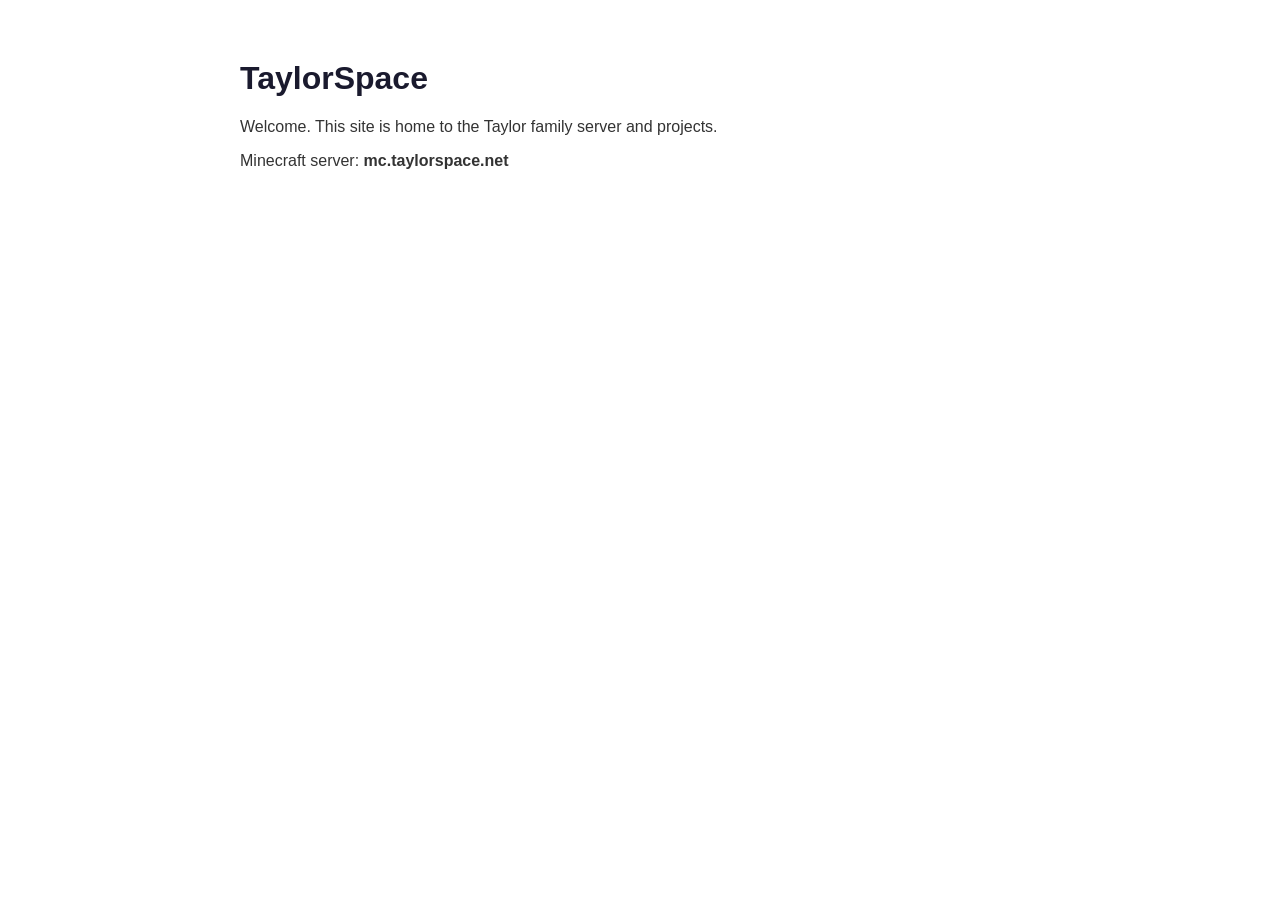
==== index.html @ 5278db70 "Create index.html" ====
<!DOCTYPE html>
<html lang="en">
<head>
  <meta charset="UTF-8">
  <meta name="viewport" content="width=device-width, initial-scale=1.0">
  <title>TaylorSpace</title>
  <style>
    body {
      font-family: Arial, sans-serif;
      max-width: 800px;
      margin: 60px auto;
      padding: 0 20px;
      color: #333;
    }
    h1 { color: #1a1a2e; }
    a { color: #4a90d9; }
  </style>
</head>
<body>
  <h1>TaylorSpace</h1>
  <p>Welcome. This site is home to the Taylor family server and projects.</p>
  <p>Minecraft server: <strong>mc.taylorspace.net</strong></p>
</body>
</html>
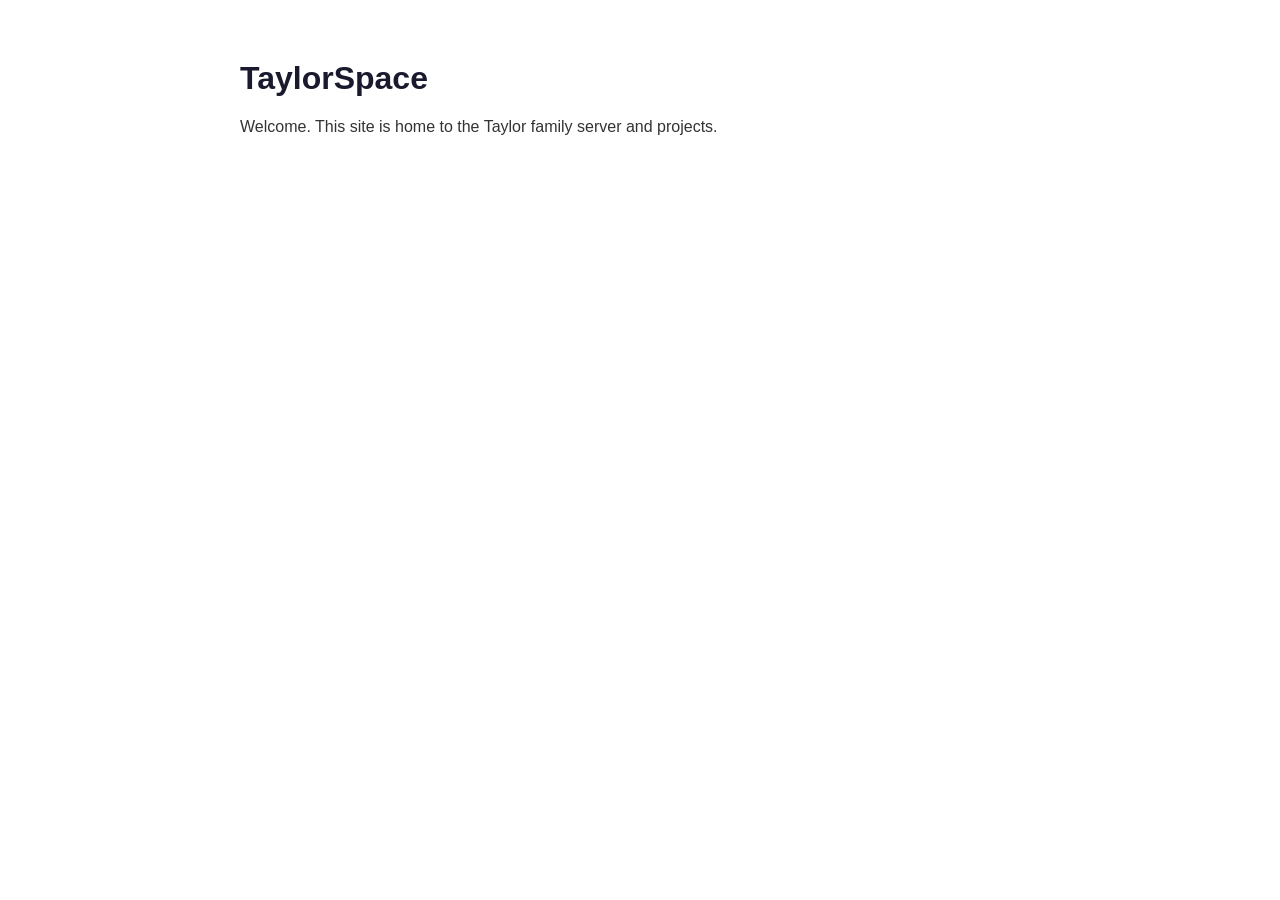
==== commit f25bd225: "Update index.html" ====
--- a/index.html
+++ b/index.html
@@ -19,6 +19,5 @@
 <body>
   <h1>TaylorSpace</h1>
   <p>Welcome. This site is home to the Taylor family server and projects.</p>
-  <p>Minecraft server: <strong>mc.taylorspace.net</strong></p>
 </body>
-</html>+</html>
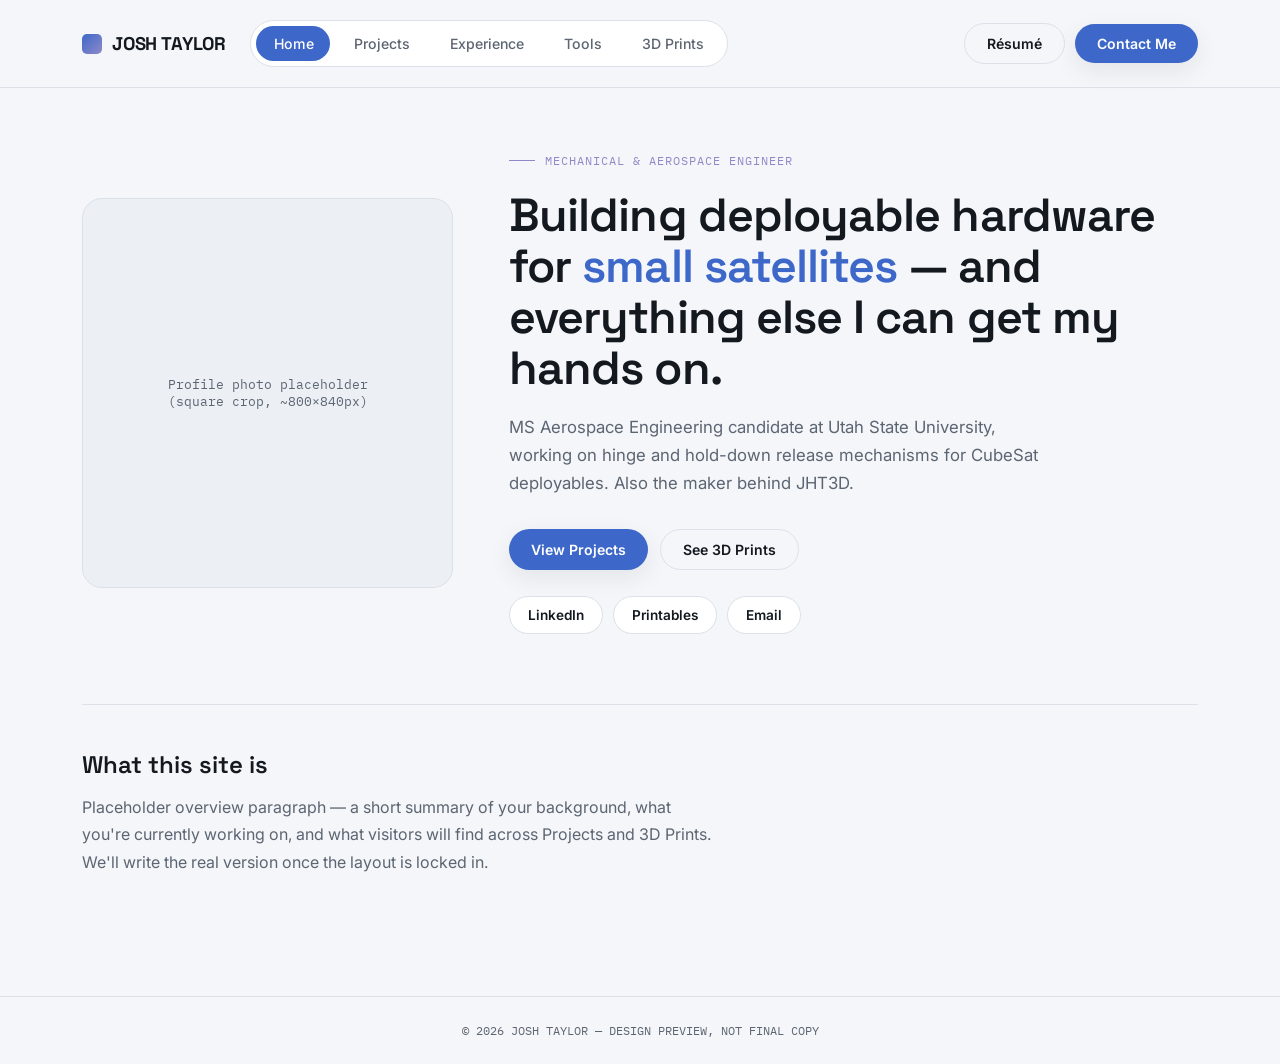
==== commit 61196cff: "Add files via upload" ====
--- a/index.html
+++ b/index.html
@@ -1,23 +1,304 @@
 <!DOCTYPE html>
 <html lang="en">
 <head>
-  <meta charset="UTF-8">
-  <meta name="viewport" content="width=device-width, initial-scale=1.0">
-  <title>TaylorSpace</title>
-  <style>
-    body {
-      font-family: Arial, sans-serif;
-      max-width: 800px;
-      margin: 60px auto;
-      padding: 0 20px;
-      color: #333;
-    }
-    h1 { color: #1a1a2e; }
-    a { color: #4a90d9; }
-  </style>
+<meta charset="UTF-8">
+<meta name="viewport" content="width=device-width, initial-scale=1.0">
+<title>Josh Taylor — Portfolio Preview</title>
+<link rel="preconnect" href="https://fonts.googleapis.com">
+<link href="https://fonts.googleapis.com/css2?family=Space+Grotesk:wght@400;500;600;700&family=Inter:wght@400;500;600&family=IBM+Plex+Mono:wght@400;500&display=swap" rel="stylesheet">
+<link rel="stylesheet" href="styles.css">
 </head>
 <body>
-  <h1>TaylorSpace</h1>
-  <p>Welcome. This site is home to the Taylor family server and projects.</p>
+
+<header>
+  <nav>
+    <div class="nav-left">
+      <div class="logo"><div class="logo-mark"></div>JOSH TAYLOR</div>
+      <div class="navlinks" id="navlinks">
+        <div class="nav-indicator" id="navIndicator"></div>
+        <button data-tab="home" class="active">Home</button>
+        <button data-tab="projects">Projects</button>
+        <button data-tab="experience">Experience</button>
+        <button data-tab="tools">Tools</button>
+        <button data-tab="prints">3D Prints</button>
+      </div>
+    </div>
+    <div class="nav-right">
+      <a class="btn btn-ghost" href="Resume_-_Josh_Taylor.pdf" target="_blank" title="Opens in a new tab — nothing downloads automatically">Résumé</a>
+      <button class="btn btn-primary" data-tab="contact">Contact Me</button>
+    </div>
+  </nav>
+</header>
+
+<main>
+  <section class="panel active" id="panel-home">
+    <div class="hero">
+      <div class="hero-photo">Profile photo placeholder<br>(square crop, ~800×840px)</div>
+      <div>
+        <div class="eyebrow">Mechanical &amp; Aerospace Engineer</div>
+        <h1>Building deployable hardware for <span>small satellites</span> — and everything else I can get my hands on.</h1>
+        <p class="lede">MS Aerospace Engineering candidate at Utah State University, working on hinge and hold-down release mechanisms for CubeSat deployables. Also the maker behind JHT3D.</p>
+        <div class="hero-cta">
+          <button class="btn btn-primary" data-tab="projects">View Projects</button>
+          <button class="btn btn-ghost" data-tab="prints">See 3D Prints</button>
+        </div>
+        <div class="social-row">
+          <a class="btn btn-social" href="#">LinkedIn</a>
+          <a class="btn btn-social" href="#">Printables</a>
+          <a class="btn btn-social" href="#">Email</a>
+        </div>
+      </div>
+    </div>
+
+    <div class="overview-strip">
+      <h2>What this site is</h2>
+      <p>Placeholder overview paragraph — a short summary of your background, what you're currently working on, and what visitors will find across Projects and 3D Prints. We'll write the real version once the layout is locked in.</p>
+    </div>
+  </section>
+
+  <section class="panel" id="panel-projects">
+    <div class="section-head"><h2>Projects</h2></div>
+    <p class="section-sub">Flight hardware, papers, and personal builds. Placeholder cards — real content comes next round.</p>
+    <div class="grid">
+      <div class="card">
+        <div class="tag">CubeSat · Flight Hardware</div>
+        <h3>Hinge &amp; HDRM Assembly</h3>
+        <p>SmallSat 2026 finalist paper — deployable probe mechanism for small satellites.</p>
+        <button class="btn btn-ghost btn-sm" data-detail="hdrm">Learn more
+          <svg viewBox="0 0 24 24" fill="none" stroke="currentColor" stroke-width="2"><path d="M5 12h14M13 5l7 7-7 7"/></svg>
+        </button>
+      </div>
+      <div class="card">
+        <div class="tag">CubeSat · ISS Deployed</div>
+        <h3>SPORT Mission</h3>
+        <p>2022 — hands-on flight hardware contribution.</p>
+        <button class="btn btn-ghost btn-sm" data-detail="hdrm">Learn more
+          <svg viewBox="0 0 24 24" fill="none" stroke="currentColor" stroke-width="2"><path d="M5 12h14M13 5l7 7-7 7"/></svg>
+        </button>
+      </div>
+      <div class="card">
+        <div class="tag">CubeSat · Launched 2025</div>
+        <h3>Ouija</h3>
+        <p>Deployment detection &amp; hardware integration.</p>
+        <button class="btn btn-ghost btn-sm" data-detail="hdrm">Learn more
+          <svg viewBox="0 0 24 24" fill="none" stroke="currentColor" stroke-width="2"><path d="M5 12h14M13 5l7 7-7 7"/></svg>
+        </button>
+      </div>
+      <div class="card">
+        <div class="tag">CubeSat · 2026</div>
+        <h3>ITASAT-II</h3>
+        <p>Upcoming mission — placeholder summary.</p>
+        <button class="btn btn-ghost btn-sm" data-detail="hdrm">Learn more
+          <svg viewBox="0 0 24 24" fill="none" stroke="currentColor" stroke-width="2"><path d="M5 12h14M13 5l7 7-7 7"/></svg>
+        </button>
+      </div>
+    </div>
+  </section>
+
+  <section class="panel" id="panel-experience">
+    <div class="section-head"><h2>Experience</h2></div>
+    <p class="section-sub">Work and volunteer experience. Placeholder entries — real content comes next round.</p>
+
+    <div class="exp-group">
+      <h3>Work Experience</h3>
+      <div class="exp-item">
+        <div class="exp-top">
+          <div>
+            <div class="exp-role">Role Title</div>
+            <div class="exp-org">Organization Name — Location</div>
+          </div>
+          <div class="exp-dates">Month Year – Present</div>
+        </div>
+        <p>Placeholder description of responsibilities and impact in this role.</p>
+      </div>
+      <div class="exp-item">
+        <div class="exp-top">
+          <div>
+            <div class="exp-role">Role Title</div>
+            <div class="exp-org">Organization Name — Location</div>
+          </div>
+          <div class="exp-dates">Month Year – Month Year</div>
+        </div>
+        <p>Placeholder description of responsibilities and impact in this role.</p>
+      </div>
+    </div>
+
+    <div class="exp-group">
+      <h3>Volunteer Experience</h3>
+      <div class="exp-item">
+        <div class="exp-top">
+          <div>
+            <div class="exp-role">Role Title</div>
+            <div class="exp-org">Organization Name — Location</div>
+          </div>
+          <div class="exp-dates">Month Year – Present</div>
+        </div>
+        <p>Placeholder description of responsibilities and impact in this role.</p>
+      </div>
+      <div class="exp-item">
+        <div class="exp-top">
+          <div>
+            <div class="exp-role">Role Title</div>
+            <div class="exp-org">Organization Name — Location</div>
+          </div>
+          <div class="exp-dates">Month Year – Month Year</div>
+        </div>
+        <p>Placeholder description of responsibilities and impact in this role.</p>
+      </div>
+    </div>
+  </section>
+
+  <section class="panel" id="panel-tools">
+    <div class="section-head"><h2>Tools</h2></div>
+    <p class="section-sub">Interactive tools I've built. Each opens as its own standalone app in a new tab.</p>
+    <div class="grid">
+      <div class="card">
+        <div class="tag">Astrodynamics · Interactive</div>
+        <h3>Orbit Plotter</h3>
+        <p>Visualize and plot orbital trajectories. Placeholder description — real summary comes next round.</p>
+        <a class="btn btn-ghost btn-sm" href="#" target="_blank">Open Tool
+          <svg viewBox="0 0 24 24" fill="none" stroke="currentColor" stroke-width="2"><path d="M18 13v6a2 2 0 0 1-2 2H5a2 2 0 0 1-2-2V8a2 2 0 0 1 2-2h6M15 3h6v6M10 14 21 3"/></svg>
+        </a>
+      </div>
+      <div class="card">
+        <div class="tag">Reference · Interactive</div>
+        <h3>Engineering Calculator</h3>
+        <p>Searchable library of physics, engineering, and astrodynamics equations — each with an explanation and a working calculator.</p>
+        <a class="btn btn-ghost btn-sm" href="calculator.html" target="_blank">Open Tool
+          <svg viewBox="0 0 24 24" fill="none" stroke="currentColor" stroke-width="2"><path d="M18 13v6a2 2 0 0 1-2 2H5a2 2 0 0 1-2-2V8a2 2 0 0 1 2-2h6M15 3h6v6M10 14 21 3"/></svg>
+        </a>
+      </div>
+    </div>
+  </section>
+
+  <section class="panel" id="panel-prints">
+    <div class="section-head"><h2>3D Prints</h2></div>
+    <p class="section-sub">Files and builds from JHT3D. Placeholder cards for now.</p>
+    <div class="grid">
+      <div class="card"><div class="tag">JHT3D</div><h3>Print Name</h3><p>Short description of the design and print settings.</p>
+        <button class="btn btn-ghost btn-sm" data-detail="print">Learn more
+          <svg viewBox="0 0 24 24" fill="none" stroke="currentColor" stroke-width="2"><path d="M5 12h14M13 5l7 7-7 7"/></svg>
+        </button>
+      </div>
+      <div class="card"><div class="tag">JHT3D</div><h3>Print Name</h3><p>Short description of the design and print settings.</p>
+        <button class="btn btn-ghost btn-sm" data-detail="print">Learn more
+          <svg viewBox="0 0 24 24" fill="none" stroke="currentColor" stroke-width="2"><path d="M5 12h14M13 5l7 7-7 7"/></svg>
+        </button>
+      </div>
+      <div class="card"><div class="tag">JHT3D</div><h3>Print Name</h3><p>Short description of the design and print settings.</p>
+        <button class="btn btn-ghost btn-sm" data-detail="print">Learn more
+          <svg viewBox="0 0 24 24" fill="none" stroke="currentColor" stroke-width="2"><path d="M5 12h14M13 5l7 7-7 7"/></svg>
+        </button>
+      </div>
+    </div>
+  </section>
+
+  <section class="panel" id="panel-contact">
+    <div class="section-head"><h2>Contact</h2></div>
+    <p class="section-sub">Placeholder form — will wire up later.</p>
+    <div class="contact-box">
+      <div class="field"><label>Name</label><input type="text" placeholder="Your name"></div>
+      <div class="field"><label>Email</label><input type="email" placeholder="you@example.com"></div>
+      <div class="field"><label>Message</label><textarea rows="4" placeholder="Say hello"></textarea></div>
+      <button class="btn btn-primary" style="width:100%;">Send Message</button>
+    </div>
+  </section>
+
+  <section class="panel" id="panel-detail-hdrm">
+    <div class="back-link" data-back="projects">
+      <svg viewBox="0 0 24 24" fill="none" stroke="currentColor" stroke-width="2"><path d="M19 12H5M12 19l-7-7 7-7"/></svg>
+      Back to Projects
+    </div>
+    <div class="detail-wrap">
+      <div class="detail-left">
+        <div class="tag">CubeSat · Flight Hardware · SmallSat 2026 Finalist</div>
+        <h1>Hinge &amp; HDRM Assembly</h1>
+        <p class="lede">Development and testing of a hinge and hold-down release mechanism assembly for small satellite deployable probes. Placeholder case-study copy — real write-up comes once content is finalized.</p>
+        <div class="slideshow" data-slideshow>
+          <div class="slide active">Image 1 placeholder</div>
+          <div class="slide">Image 2 placeholder</div>
+          <div class="slide">Image 3 placeholder</div>
+          <button class="slide-arrow prev" data-slide-prev aria-label="Previous image">
+            <svg viewBox="0 0 24 24" fill="none" stroke="currentColor" stroke-width="2"><path d="M15 18l-6-6 6-6"/></svg>
+          </button>
+          <button class="slide-arrow next" data-slide-next aria-label="Next image">
+            <svg viewBox="0 0 24 24" fill="none" stroke="currentColor" stroke-width="2"><path d="M9 18l6-6-6-6"/></svg>
+          </button>
+          <div class="slide-dots"></div>
+        </div>
+      </div>
+      <div class="detail-right">
+        <div>
+          <h3>Overview</h3>
+          <p>Placeholder: the problem this mechanism solves, where it fits in the deployable probe system, and why it matters for the mission.</p>
+        </div>
+        <div>
+          <h3>Approach</h3>
+          <p>Placeholder: design iterations, material choices, testing methodology.</p>
+        </div>
+        <div>
+          <h3>Result</h3>
+          <p>Placeholder: outcomes, test data, lessons learned, current status.</p>
+        </div>
+        <div>
+          <h3>Related</h3>
+          <p>Placeholder: related missions, plus the link below to the full write-up.</p>
+          <a class="btn btn-ghost btn-sm" href="#" target="_blank" style="margin-top:12px;" title="Opens in a new tab — nothing downloads automatically">
+            View Full Paper
+            <svg viewBox="0 0 24 24" fill="none" stroke="currentColor" stroke-width="2"><path d="M18 13v6a2 2 0 0 1-2 2H5a2 2 0 0 1-2-2V8a2 2 0 0 1 2-2h6M15 3h6v6M10 14 21 3"/></svg>
+          </a>
+        </div>
+      </div>
+    </div>
+  </section>
+
+  <section class="panel" id="panel-detail-print">
+    <div class="back-link" data-back="prints">
+      <svg viewBox="0 0 24 24" fill="none" stroke="currentColor" stroke-width="2"><path d="M19 12H5M12 19l-7-7 7-7"/></svg>
+      Back to 3D Prints
+    </div>
+    <div class="detail-wrap">
+      <div class="detail-left">
+        <div class="tag">JHT3D</div>
+        <h1>Print Name</h1>
+        <p class="lede">Placeholder case-study copy for a 3D print listing — real write-up comes once content is finalized.</p>
+        <div class="slideshow" data-slideshow>
+          <div class="slide active">Image 1 placeholder</div>
+          <div class="slide">Image 2 placeholder</div>
+          <div class="slide">Image 3 placeholder</div>
+          <button class="slide-arrow prev" data-slide-prev aria-label="Previous image">
+            <svg viewBox="0 0 24 24" fill="none" stroke="currentColor" stroke-width="2"><path d="M15 18l-6-6 6-6"/></svg>
+          </button>
+          <button class="slide-arrow next" data-slide-next aria-label="Next image">
+            <svg viewBox="0 0 24 24" fill="none" stroke="currentColor" stroke-width="2"><path d="M9 18l6-6-6-6"/></svg>
+          </button>
+          <div class="slide-dots"></div>
+        </div>
+      </div>
+      <div class="detail-right">
+        <div>
+          <h3>Design Intent</h3>
+          <p>Placeholder: what this design is for, why it was made, and what problem it solves.</p>
+        </div>
+        <div>
+          <h3>Print Settings</h3>
+          <p>Placeholder: material, layer height, infill, supports, and any notable print tuning.</p>
+        </div>
+        <div>
+          <h3>Files</h3>
+          <p>Placeholder: link out to the downloadable STL/3MF files or the Printables listing.</p>
+        </div>
+        <div>
+          <h3>Notes</h3>
+          <p>Placeholder: iteration history, known issues, or tips for anyone printing it themselves.</p>
+        </div>
+      </div>
+    </div>
+  </section>
+</main>
+
+<footer>© 2026 JOSH TAYLOR — DESIGN PREVIEW, NOT FINAL COPY</footer>
+
+<script src="script.js"></script>
 </body>
 </html>
--- a/styles.css
+++ b/styles.css
@@ -0,0 +1,139 @@
+:root{
+    --bg: #F4F6F9;
+    --surface: #FFFFFF;
+    --surface-2: #ECEFF4;
+    --border: #DCE1E9;
+    --text: #14181F;
+    --text-muted: #5C6572;
+    --accent: #3D68C9;
+    --accent-soft: #5C7FD9;
+    --pastel: #8E8AC9;
+    --shadow: 0 8px 24px rgba(20,24,31,0.08);
+  }
+  *{margin:0;padding:0;box-sizing:border-box; -webkit-tap-highlight-color:transparent;}
+  body{ background:var(--bg); color:var(--text); font-family:'Inter',sans-serif; min-height:100vh; overflow-x:hidden; }
+  button, a{ outline:none; }
+  button::-moz-focus-inner{ border:0; }
+  .btn:focus-visible, .navlinks button:focus-visible, .back-link:focus-visible{
+    box-shadow: 0 0 0 3px rgba(61,104,201,.35);
+  }
+  .btn-primary:focus-visible{ box-shadow: 0 0 0 3px rgba(61,104,201,.35), var(--shadow); }
+  .mono{font-family:'IBM Plex Mono',monospace;}
+  a{ color:inherit; text-decoration:none; }
+
+  header{ position:sticky; top:0; z-index:50; background:var(--bg); border-bottom:1px solid var(--border); }
+  nav{ max-width:1180px; margin:0 auto; display:flex; align-items:center; justify-content:space-between; padding:20px 32px; gap:24px; }
+  .nav-left{ display:flex; align-items:center; gap:24px; min-width:0; }
+  .nav-right{ display:flex; align-items:center; gap:10px; flex-shrink:0; }
+  .logo{ display:flex; align-items:center; gap:10px; font-family:'Space Grotesk',sans-serif; font-weight:700; font-size:1.15rem; letter-spacing:-0.01em; white-space:nowrap; flex-shrink:0; }
+  .logo-mark{ width:20px; height:20px; border-radius:5px; background: linear-gradient(135deg, var(--accent), var(--pastel)); flex-shrink:0; }
+  .navlinks{ display:flex; align-items:center; gap:4px; background:var(--surface); border:1px solid var(--border); border-radius:999px; padding:5px; position:relative; flex-shrink:0; }
+  .navlinks button{ position:relative; z-index:2; background:none; border:none; color:var(--text-muted); font-family:'Inter',sans-serif; font-weight:500; font-size:.88rem; padding:9px 18px; border-radius:999px; cursor:pointer; transition:color .3s ease; white-space:nowrap; }
+  .navlinks button:hover:not(.active){ color:var(--accent); }
+  .navlinks button.active{ color:#fff; }
+  .nav-indicator{ position:absolute; top:5px; left:5px; height:calc(100% - 10px); background:var(--accent); border-radius:999px; z-index:1; transition: transform .4s cubic-bezier(.65,0,.35,1), width .4s cubic-bezier(.65,0,.35,1); }
+
+  .right-controls{ display:flex; align-items:center; gap:10px; }
+
+  .btn{ font-family:'Inter',sans-serif; font-weight:600; font-size:.88rem; border-radius:999px; cursor:pointer; transition: transform .25s ease, box-shadow .25s ease, background .25s ease, border-color .25s ease; display:inline-flex; align-items:center; justify-content:center; gap:8px; padding:11px 22px; border:none; }
+  .btn-primary{ background:var(--accent); color:#fff; box-shadow:var(--shadow); }
+  .btn-primary:hover{ transform: translateY(-2px); }
+  .btn-ghost{ background:transparent; border:1px solid var(--border); color:var(--text); }
+  .btn-ghost:hover{ border-color:var(--accent); }
+  .btn-social{ background:var(--surface); border:1px solid var(--border); color:var(--text); font-size:.85rem; padding:10px 18px; }
+  .btn-social:hover{ border-color:var(--accent); transform: translateY(-2px); }
+  .btn-sm{ padding:8px 16px; font-size:.82rem; }
+
+  main{ max-width:1180px; margin:0 auto; padding:64px 32px 120px; min-height:60vh; }
+  .panel{ display:none; }
+  .panel.active{ display:block; animation: fadein .4s ease; }
+  @keyframes fadein{ 0%{ opacity:0; transform: translateY(10px);} 100%{ opacity:1; transform: translateY(0);} }
+
+  .eyebrow{ font-family:'IBM Plex Mono',monospace; font-size:.78rem; color:var(--pastel); letter-spacing:.08em; text-transform:uppercase; display:flex; align-items:center; gap:10px; margin-bottom:22px; }
+  .eyebrow::before{ content:""; width:26px; height:1px; background:var(--pastel); }
+
+  .hero{ display:grid; grid-template-columns: 0.7fr 1.3fr; gap:56px; align-items:center; }
+  h1{ font-family:'Space Grotesk',sans-serif; font-weight:600; font-size:2.9rem; line-height:1.1; letter-spacing:-0.02em; }
+  h1 span{ color:var(--accent); }
+  .lede{ font-size:1.05rem; color:var(--text-muted); max-width:540px; margin-top:20px; line-height:1.65; }
+  .hero-cta{ display:flex; gap:12px; margin-top:32px; flex-wrap:wrap; }
+  .social-row{ display:flex; gap:10px; margin-top:26px; flex-wrap:wrap; }
+  .hero-photo{ width:100%; aspect-ratio: 1 / 1.05; border-radius:20px; background: var(--surface-2); border:1px solid var(--border); display:flex; align-items:center; justify-content:center; color:var(--text-muted); font-family:'IBM Plex Mono',monospace; font-size:.8rem; text-align:center; padding:20px; }
+
+  .overview-strip{ margin-top:70px; padding-top:44px; border-top:1px solid var(--border); }
+  .overview-strip h2{ font-family:'Space Grotesk',sans-serif; font-size:1.5rem; font-weight:600; margin-bottom:14px; }
+  .overview-strip p{ color:var(--text-muted); max-width:640px; line-height:1.7; }
+
+  .grid{ display:grid; grid-template-columns:repeat(auto-fit,minmax(260px,1fr)); gap:20px; margin-top:20px; }
+  .card{ background:var(--surface); border:1px solid var(--border); border-radius:14px; padding:26px; transition: transform .3s ease, border-color .3s ease, box-shadow .3s ease; display:flex; flex-direction:column; }
+  .card:hover{ transform: translateY(-4px); box-shadow:var(--shadow); }
+  .card .tag{ font-family:'IBM Plex Mono',monospace; font-size:.7rem; color:var(--pastel); text-transform:uppercase; letter-spacing:.06em; }
+  .card h3{ font-family:'Space Grotesk',sans-serif; font-size:1.15rem; margin:10px 0 8px; font-weight:600; }
+  .card p{ color:var(--text-muted); font-size:.9rem; line-height:1.55; flex-grow:1; }
+  .card .btn{ margin-top:18px; align-self:flex-start; }
+  .card .btn svg{ width:14px; height:14px; transition: transform .2s ease; }
+  .card .btn:hover svg{ transform: translateX(3px); }
+
+  .section-head{ display:flex; align-items:baseline; justify-content:space-between; margin-bottom:8px; }
+  .section-head h2{ font-family:'Space Grotesk',sans-serif; font-size:2rem; font-weight:600; }
+  .section-sub{ color:var(--text-muted); margin-bottom:36px; max-width:520px; }
+
+  .contact-box{ max-width:520px; background:var(--surface); border:1px solid var(--border); border-radius:16px; padding:40px; margin-top:10px; }
+  .field{ margin-bottom:18px; }
+  .field label{ display:block; font-family:'IBM Plex Mono',monospace; font-size:.75rem; color:var(--text-muted); margin-bottom:6px; text-transform:uppercase; letter-spacing:.05em;}
+  .field input, .field textarea{ width:100%; background:var(--surface-2); border:1px solid var(--border); border-radius:8px; padding:12px 14px; color:var(--text); font-family:'Inter',sans-serif; font-size:.92rem; transition: border-color .25s ease; }
+  .field input:focus, .field textarea:focus{ outline:none; border-color:var(--accent); }
+
+  /* ---- Project detail view ---- */
+  .back-link{ display:inline-flex; align-items:center; gap:8px; color:var(--text-muted); font-size:.88rem; font-weight:500; margin-bottom:28px; cursor:pointer; }
+  .back-link:hover{ color:var(--accent); }
+  .back-link svg{ width:16px; height:16px; }
+  .detail-wrap{ display:grid; grid-template-columns: 1fr 1fr; gap:56px; align-items:start; }
+  .detail-left{ position:sticky; top:96px; }
+  .detail-left .tag{ font-family:'IBM Plex Mono',monospace; font-size:.75rem; color:var(--pastel); text-transform:uppercase; letter-spacing:.06em; }
+  .detail-left h1{ font-size:2rem; margin-top:10px; font-family:'Space Grotesk',sans-serif; font-weight:600; line-height:1.15; }
+  .detail-left .lede{ margin-top:16px; }
+  .slideshow{ position:relative; margin-top:32px; aspect-ratio:4/3; background:var(--surface-2); border:1px solid var(--border); border-radius:16px; overflow:hidden; }
+  .slideshow .slide{ display:none; width:100%; height:100%; align-items:center; justify-content:center; color:var(--text-muted); font-family:'IBM Plex Mono',monospace; font-size:.8rem; text-align:center; padding:20px; }
+  .slideshow .slide.active{ display:flex; }
+  .slide-arrow{ position:absolute; top:50%; transform:translateY(-50%); width:36px; height:36px; border-radius:999px; background:var(--surface); border:1px solid var(--border); display:flex; align-items:center; justify-content:center; cursor:pointer; color:var(--text); transition: transform .2s ease, border-color .2s ease; }
+  .slide-arrow:hover{ border-color:var(--accent); transform:translateY(-50%) translateY(-1px); }
+  .slide-arrow svg{ width:16px; height:16px; }
+  .slide-arrow.prev{ left:12px; }
+  .slide-arrow.next{ right:12px; }
+  .slide-dots{ position:absolute; bottom:14px; left:50%; transform:translateX(-50%); display:flex; gap:6px; }
+  .slide-dots .dot{ width:6px; height:6px; border-radius:50%; background:var(--border); cursor:pointer; transition: background .2s ease; }
+  .slide-dots .dot.active{ background:var(--accent); }
+  .detail-right{ display:flex; flex-direction:column; gap:32px; }
+  .detail-right h3{ font-family:'Space Grotesk',sans-serif; font-size:1.05rem; margin-bottom:10px; }
+  .detail-right p{ color:var(--text-muted); font-size:.92rem; line-height:1.7; }
+
+  .exp-group{ margin-bottom:48px; }
+  .exp-group:last-child{ margin-bottom:0; }
+  .exp-group h3{ font-family:'Space Grotesk',sans-serif; font-size:1.1rem; font-weight:600; margin-bottom:18px; display:flex; align-items:center; gap:10px; }
+  .exp-group h3::before{ content:""; width:8px; height:8px; border-radius:50%; background:var(--accent); }
+  .exp-item{ background:var(--surface); border:1px solid var(--border); border-radius:14px; padding:24px 26px; margin-bottom:14px; }
+  .exp-item:last-child{ margin-bottom:0; }
+  .exp-top{ display:flex; align-items:baseline; justify-content:space-between; gap:16px; flex-wrap:wrap; }
+  .exp-role{ font-family:'Space Grotesk',sans-serif; font-weight:600; font-size:1.02rem; }
+  .exp-org{ color:var(--text-muted); font-size:.88rem; margin-top:2px; }
+  .exp-dates{ font-family:'IBM Plex Mono',monospace; font-size:.75rem; color:var(--pastel); white-space:nowrap; text-transform:uppercase; letter-spacing:.04em; }
+  .exp-item p{ color:var(--text-muted); font-size:.9rem; line-height:1.6; margin-top:12px; }
+
+  footer{ border-top:1px solid var(--border); padding:26px 32px; text-align:center; color:var(--text-muted); font-family:'IBM Plex Mono',monospace; font-size:.75rem; }
+
+  @media (max-width:900px){
+    .hero{ grid-template-columns:1fr; gap:36px; }
+    .hero-photo{ max-width:280px; margin:0 auto; aspect-ratio:1/1; }
+    h1{ font-size:2.2rem; }
+    .detail-wrap{ grid-template-columns:1fr; gap:36px; }
+    .detail-left{ position:static; }
+  }
+  @media (max-width:640px){
+    nav{ flex-wrap:nowrap; overflow-x:auto; padding:16px 20px; gap:16px; -webkit-overflow-scrolling:touch; scrollbar-width:none; }
+    nav::-webkit-scrollbar{ display:none; }
+    .nav-left{ flex-shrink:0; }
+    main{ padding:40px 20px 90px; }
+    h1{ font-size:1.9rem; }
+    .contact-box{ padding:26px; }
+  }
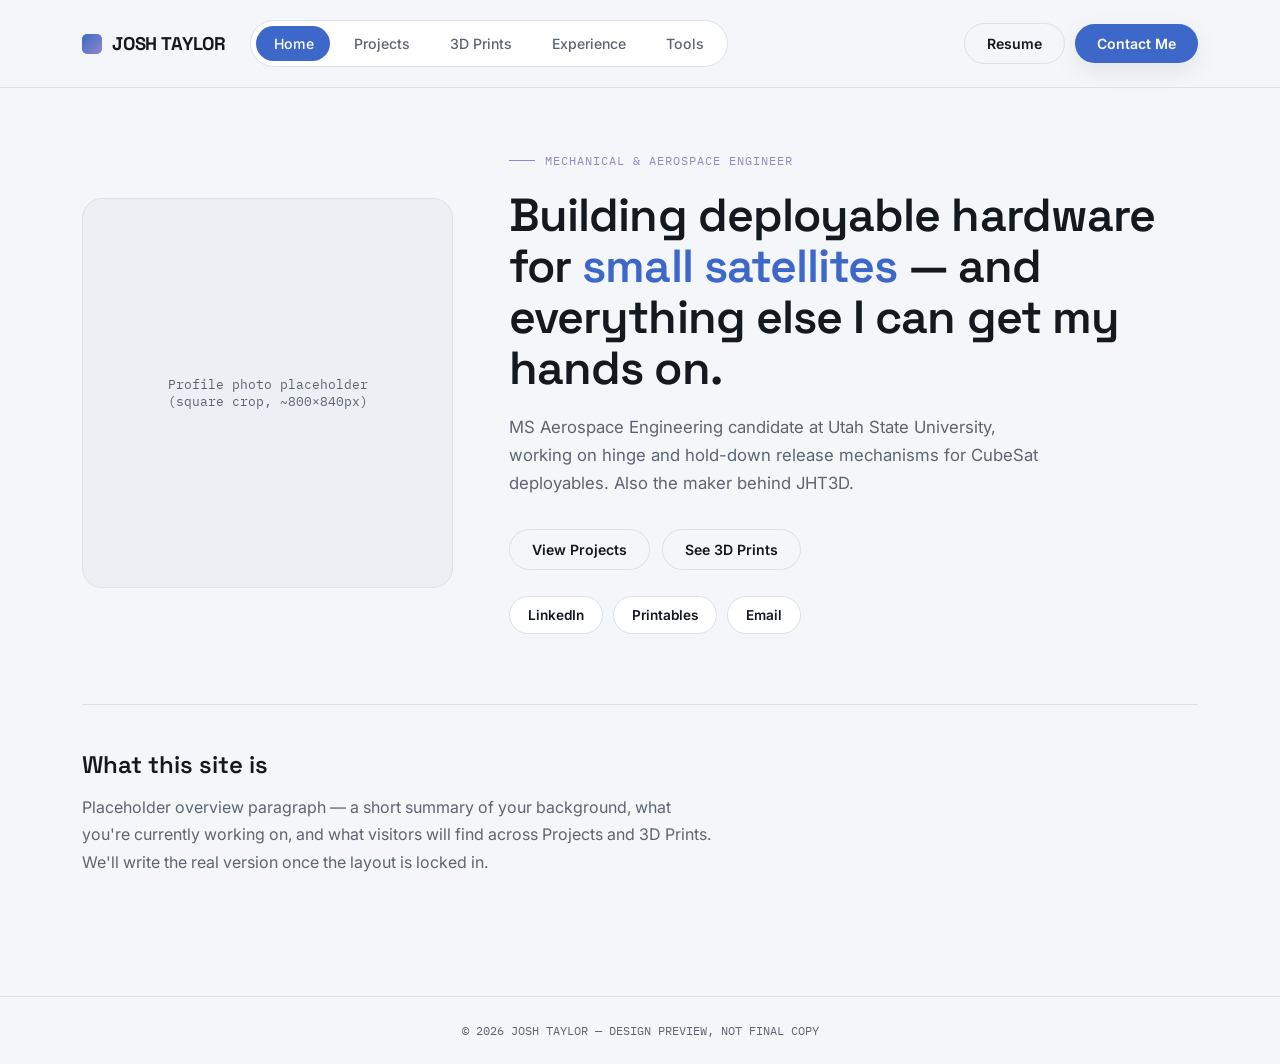
==== commit e256c62c: "Update index.html" ====
--- a/index.html
+++ b/index.html
@@ -3,7 +3,7 @@
 <head>
 <meta charset="UTF-8">
 <meta name="viewport" content="width=device-width, initial-scale=1.0">
-<title>Josh Taylor — Portfolio Preview</title>
+<title>Josh Taylor — Portfolio</title>
 <link rel="preconnect" href="https://fonts.googleapis.com">
 <link href="https://fonts.googleapis.com/css2?family=Space+Grotesk:wght@400;500;600;700&family=Inter:wght@400;500;600&family=IBM+Plex+Mono:wght@400;500&display=swap" rel="stylesheet">
 <link rel="stylesheet" href="styles.css">
@@ -18,13 +18,13 @@
         <div class="nav-indicator" id="navIndicator"></div>
         <button data-tab="home" class="active">Home</button>
         <button data-tab="projects">Projects</button>
+        <button data-tab="prints">3D Prints</button>
         <button data-tab="experience">Experience</button>
         <button data-tab="tools">Tools</button>
-        <button data-tab="prints">3D Prints</button>
       </div>
     </div>
     <div class="nav-right">
-      <a class="btn btn-ghost" href="Resume_-_Josh_Taylor.pdf" target="_blank" title="Opens in a new tab — nothing downloads automatically">Résumé</a>
+      <a class="btn btn-ghost" href="Resume_Josh_Taylor.pdf" target="_blank" title="Opens in a new tab — nothing downloads automatically">Resume</a>
       <button class="btn btn-primary" data-tab="contact">Contact Me</button>
     </div>
   </nav>
@@ -39,7 +39,7 @@
         <h1>Building deployable hardware for <span>small satellites</span> — and everything else I can get my hands on.</h1>
         <p class="lede">MS Aerospace Engineering candidate at Utah State University, working on hinge and hold-down release mechanisms for CubeSat deployables. Also the maker behind JHT3D.</p>
         <div class="hero-cta">
-          <button class="btn btn-primary" data-tab="projects">View Projects</button>
+          <button class="btn btn-ghost" data-tab="projects">View Projects</button>
           <button class="btn btn-ghost" data-tab="prints">See 3D Prints</button>
         </div>
         <div class="social-row">
@@ -70,7 +70,7 @@
       </div>
       <div class="card">
         <div class="tag">CubeSat · ISS Deployed</div>
-        <h3>SPORT Mission</h3>
+        <h3>Satellite</h3>
         <p>2022 — hands-on flight hardware contribution.</p>
         <button class="btn btn-ghost btn-sm" data-detail="hdrm">Learn more
           <svg viewBox="0 0 24 24" fill="none" stroke="currentColor" stroke-width="2"><path d="M5 12h14M13 5l7 7-7 7"/></svg>
@@ -78,7 +78,7 @@
       </div>
       <div class="card">
         <div class="tag">CubeSat · Launched 2025</div>
-        <h3>Ouija</h3>
+        <h3>Satellite</h3>
         <p>Deployment detection &amp; hardware integration.</p>
         <button class="btn btn-ghost btn-sm" data-detail="hdrm">Learn more
           <svg viewBox="0 0 24 24" fill="none" stroke="currentColor" stroke-width="2"><path d="M5 12h14M13 5l7 7-7 7"/></svg>
@@ -86,7 +86,7 @@
       </div>
       <div class="card">
         <div class="tag">CubeSat · 2026</div>
-        <h3>ITASAT-II</h3>
+        <h3>Satellite</h3>
         <p>Upcoming mission — placeholder summary.</p>
         <button class="btn btn-ghost btn-sm" data-detail="hdrm">Learn more
           <svg viewBox="0 0 24 24" fill="none" stroke="currentColor" stroke-width="2"><path d="M5 12h14M13 5l7 7-7 7"/></svg>
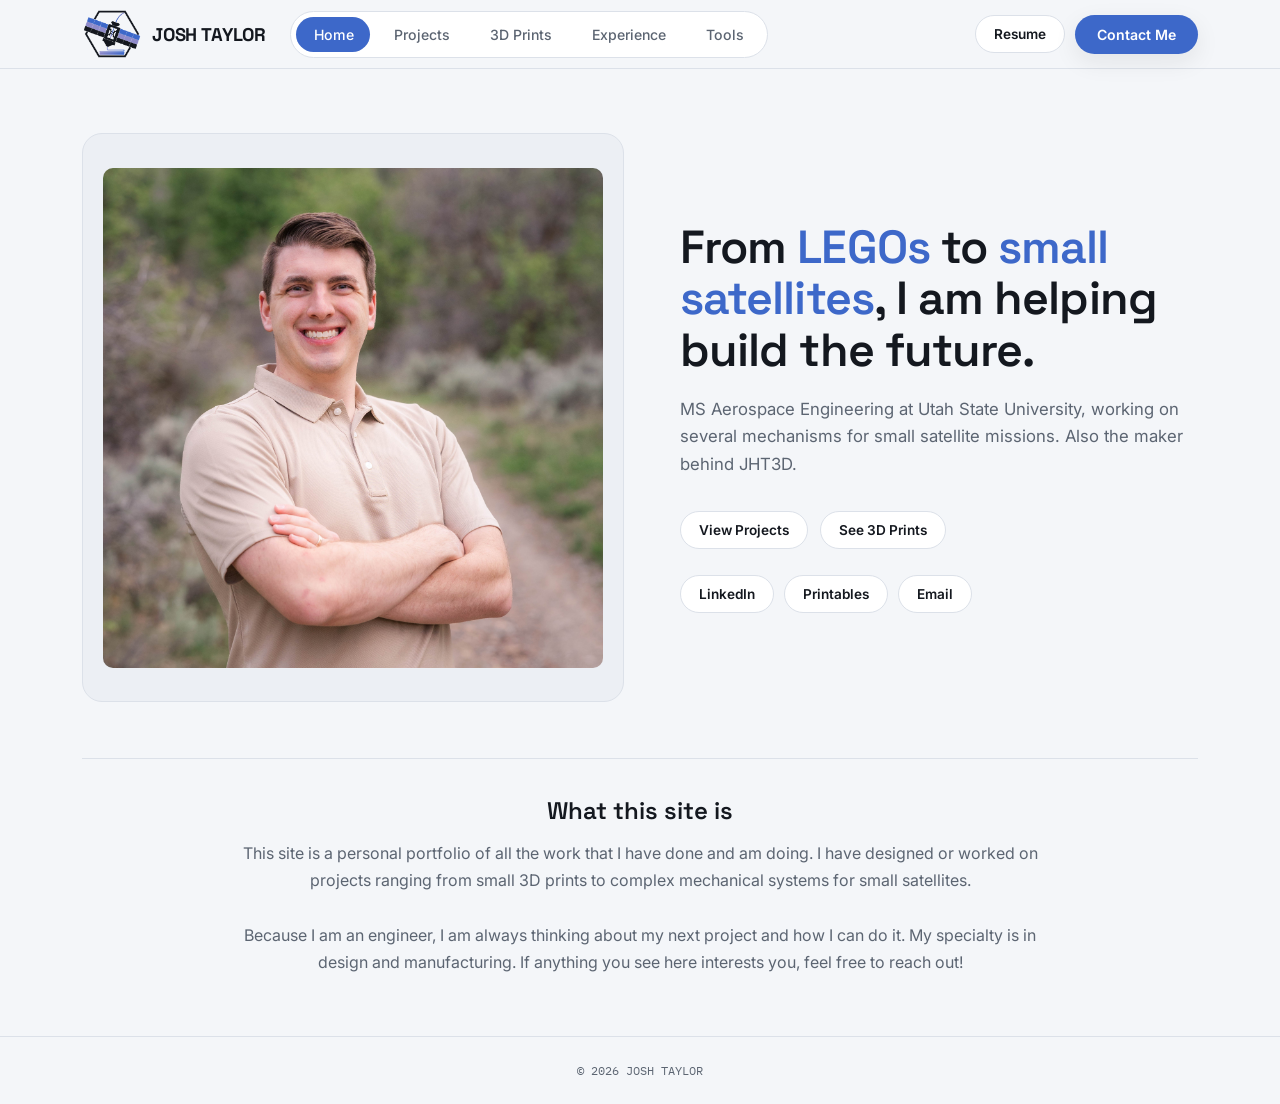
==== commit 9635f34b: "Add files via upload" ====
--- a/index.html
+++ b/index.html
@@ -3,7 +3,7 @@
 <head>
 <meta charset="UTF-8">
 <meta name="viewport" content="width=device-width, initial-scale=1.0">
-<title>Josh Taylor — Portfolio</title>
+<title>Josh Taylor's Portfolio</title>
 <link rel="preconnect" href="https://fonts.googleapis.com">
 <link href="https://fonts.googleapis.com/css2?family=Space+Grotesk:wght@400;500;600;700&family=Inter:wght@400;500;600&family=IBM+Plex+Mono:wght@400;500&display=swap" rel="stylesheet">
 <link rel="stylesheet" href="styles.css">
@@ -13,7 +13,7 @@
 <header>
   <nav>
     <div class="nav-left">
-      <div class="logo"><div class="logo-mark"></div>JOSH TAYLOR</div>
+      <div class="logo"><img src="taylorspace_logo.png" width="60"> JOSH TAYLOR</div>
       <div class="navlinks" id="navlinks">
         <div class="nav-indicator" id="navIndicator"></div>
         <button data-tab="home" class="active">Home</button>
@@ -24,7 +24,7 @@
       </div>
     </div>
     <div class="nav-right">
-      <a class="btn btn-ghost" href="Resume_Josh_Taylor.pdf" target="_blank" title="Opens in a new tab — nothing downloads automatically">Resume</a>
+      <a class="btn btn-social" href="Resume_Josh_Taylor.pdf" target="_blank" title="Josh Taylor's Resume">Resume</a>
       <button class="btn btn-primary" data-tab="contact">Contact Me</button>
     </div>
   </nav>
@@ -33,26 +33,25 @@
 <main>
   <section class="panel active" id="panel-home">
     <div class="hero">
-      <div class="hero-photo">Profile photo placeholder<br>(square crop, ~800×840px)</div>
+      <div class="hero-photo"><img src="square_headshot.jpg" alt="Josh Taylor" width="500" style="border-radius: 10px;"></div>
       <div>
-        <div class="eyebrow">Mechanical &amp; Aerospace Engineer</div>
-        <h1>Building deployable hardware for <span>small satellites</span> — and everything else I can get my hands on.</h1>
-        <p class="lede">MS Aerospace Engineering candidate at Utah State University, working on hinge and hold-down release mechanisms for CubeSat deployables. Also the maker behind JHT3D.</p>
+        <h1>From <span>LEGOs</span> to <span>small satellites</span>, I am helping build the future.</h1>
+        <p class="lede">MS Aerospace Engineering at Utah State University, working on several mechanisms for small satellite missions. Also the maker behind JHT3D.</p>
         <div class="hero-cta">
-          <button class="btn btn-ghost" data-tab="projects">View Projects</button>
-          <button class="btn btn-ghost" data-tab="prints">See 3D Prints</button>
+          <button class="btn btn-social" data-tab="projects">View Projects</button>
+          <button class="btn btn-social" data-tab="prints">See 3D Prints</button>
         </div>
         <div class="social-row">
-          <a class="btn btn-social" href="#">LinkedIn</a>
-          <a class="btn btn-social" href="#">Printables</a>
-          <a class="btn btn-social" href="#">Email</a>
+          <a class="btn btn-social" href="https://www.linkedin.com/in/josh-w-taylor/" target="_blank">LinkedIn</a>
+          <a class="btn btn-social" href="https://www.printables.com/@JHT3D" target="_blank">Printables</a>
+          <a class="btn btn-social" href="mailto:joshtaylor103@gmail.com">Email</a>
         </div>
       </div>
     </div>
 
     <div class="overview-strip">
       <h2>What this site is</h2>
-      <p>Placeholder overview paragraph — a short summary of your background, what you're currently working on, and what visitors will find across Projects and 3D Prints. We'll write the real version once the layout is locked in.</p>
+      <p>This site is a personal portfolio of all the work that I have done and am doing. I have designed or worked on projects ranging from small 3D prints to complex mechanical systems for small satellites. <br><br>  Because I am an engineer, I am always thinking about my next project and how I can do it. My specialty is in design and manufacturing. If anything you see here interests you, feel free to reach out!</p>
     </div>
   </section>
 
@@ -95,6 +94,7 @@
     </div>
   </section>
 
+  <!-- Template for Experience:
   <section class="panel" id="panel-experience">
     <div class="section-head"><h2>Experience</h2></div>
     <p class="section-sub">Work and volunteer experience. Placeholder entries — real content comes next round.</p>
@@ -144,6 +144,172 @@
           <div class="exp-dates">Month Year – Month Year</div>
         </div>
         <p>Placeholder description of responsibilities and impact in this role.</p>
+      </div>
+    </div>
+  </section>
+   -->
+
+    <section class="panel" id="panel-experience">
+    <div class="section-head"><h2>Experience</h2></div>
+    <p class="section-sub">Work and volunteer experience from <a href="https://www.linkedin.com/in/josh-w-taylor/" target="_blank" style="color:#3D68C9">LinkedIn</a>.</p>
+
+    <div class="exp-group">
+      <h3>Work Experience</h3>
+
+      <div class="exp-item current">
+        <div class="exp-top">
+          <div>
+            <div class="exp-role">Graduate Research Assistant</div>
+            <div class="exp-org">Utah State University — Logan, UT</div>
+          </div>
+          <div class="exp-dates">Aug 2025 – Present<span class="current-badge">Current</span></div>
+        </div>
+        <p>Develop mechanical systems for small satellites in partnership with outside government organizations, working across deployment mechanisms, propulsion, multi-axial controls, and satellite frames. Coordinate with a team of engineers to test each subsystem for repeatability and endurance within a set budget and timeline.</p>
+      </div>
+
+      <div class="exp-item">
+        <div class="exp-top">
+          <div>
+            <div class="exp-role">Undergraduate Research Assistant</div>
+            <div class="exp-org">Utah State University — Logan, UT</div>
+          </div>
+          <div class="exp-dates">Aug 2023 – Aug 2025</div>
+        </div>
+        <p>Developed mechanical systems for small satellites in partnership with outside government organizations, working across deployment mechanisms, propulsion, multi-axial controls, and satellite frames. Coordinated with a team of engineers to test each subsystem for repeatability and endurance within a set budget and timeline.</p>
+      </div>
+
+      <div class="exp-item">
+        <div class="exp-top">
+          <div>
+            <div class="exp-role">Resident Assistant</div>
+            <div class="exp-org">Utah State University — Logan, UT</div>
+          </div>
+          <div class="exp-dates">Jan 2022 – Jun 2025</div>
+        </div>
+        <p>Helped residents live comfortably on-campus, planning monthly community activities and interacting daily with residents to maintain a safe, trusted environment.</p>
+      </div>
+
+      <div class="exp-item">
+        <div class="exp-top">
+          <div>
+            <div class="exp-role">Undergraduate Teaching Fellow</div>
+            <div class="exp-org">College of Engineering, Utah State University — Logan, UT</div>
+          </div>
+          <div class="exp-dates">Aug 2022 – Aug 2023</div>
+        </div>
+        <p>Taught SolidWorks fundamentals to incoming students, deepening personal command of the software while learning how to run an effective classroom and collaborate on project needs with fellow instructors.</p>
+      </div>
+
+      <div class="exp-item">
+        <div class="exp-top">
+          <div>
+            <div class="exp-role">Back Office Associate</div>
+            <div class="exp-org">The Home Depot — Logan, UT</div>
+          </div>
+          <div class="exp-dates">Aug 2023 – Nov 2023</div>
+        </div>
+        <p>Counted and distributed all sale-transaction cash to cashiers before store opening each day, maintaining error-free accuracy under time pressure.</p>
+      </div>
+
+      <div class="exp-item">
+        <div class="exp-top">
+          <div>
+            <div class="exp-role">Garden Associate</div>
+            <div class="exp-org">The Home Depot — Logan, UT</div>
+          </div>
+          <div class="exp-dates">May 2023 – Aug 2023</div>
+        </div>
+        <p>Helped customers select products and kept the garden department stocked and organized. Earned forklift and electric ladder certifications.</p>
+      </div>
+
+      <div class="exp-item">
+        <div class="exp-top">
+          <div>
+            <div class="exp-role">Production Team Member</div>
+            <div class="exp-org">Xytronix Research &amp; Design — Nibley, UT</div>
+          </div>
+          <div class="exp-dates">Jul 2021 – Aug 2022</div>
+        </div>
+        <p>Prepared 100+ electronic boards daily for customers, covering soldering, programming, defect inspection, and operation of production machinery.</p>
+      </div>
+
+      <div class="exp-item">
+        <div class="exp-top">
+          <div>
+            <div class="exp-role">Production Staff</div>
+            <div class="exp-org">Expressions Vinyl — Shelley, ID</div>
+          </div>
+          <div class="exp-dates">Apr 2020 – Jun 2020</div>
+        </div>
+        <p>Started packing orders, then moved to assisting the vinyl printer operator — prepping machines, producing vinyl, and training others on machine operation and hand-cutting.</p>
+      </div>
+
+      <div class="exp-item">
+        <div class="exp-top">
+          <div>
+            <div class="exp-role">Cashier</div>
+            <div class="exp-org">Stoke's Marketplace — Preston, ID</div>
+          </div>
+          <div class="exp-dates">Jul 2018 – May 2019</div>
+        </div>
+        <p>Began as a bagger before moving to cashier, building customer-care and communication skills alongside money management and issue resolution.</p>
+      </div>
+
+      <div class="exp-item">
+        <div class="exp-top">
+          <div>
+            <div class="exp-role">Sales Floor Team Member</div>
+            <div class="exp-org">Deseret Industries — Preston, ID</div>
+          </div>
+          <div class="exp-dates">Mar 2018 – Jun 2018</div>
+        </div>
+        <p>Handled sales-floor cleaning, organizing, and customer service, later cross-trained as a cashier.</p>
+      </div>
+
+      <div class="exp-item">
+        <div class="exp-top">
+          <div>
+            <div class="exp-role">Crew Member</div>
+            <div class="exp-org">Wahooz Family Fun Zone — Meridian, ID</div>
+          </div>
+          <div class="exp-dates">Mar 2017 – Jul 2017</div>
+        </div>
+        <p>Operated attractions including laser tag, laser maze, arcade, ball pits, rides, and the ticket desk, interacting with hundreds of guests daily to keep the environment fun and safe.</p>
+      </div>
+
+      <div class="exp-item">
+        <div class="exp-top">
+          <div>
+            <div class="exp-role">Co-Owner</div>
+            <div class="exp-org">Taylor Boys Lawn Care — Kuna, ID</div>
+          </div>
+          <div class="exp-dates">May 2014 – Sep 2016</div>
+        </div>
+        <p>Co-founded a weekly lawn mowing business with family, growing it into a local service. Learned business upkeep and money management, and prioritized reduced pricing for less-fortunate families over maximizing sales.</p>
+      </div>
+    </div>
+
+    <div class="exp-group">
+      <h3>Volunteer Experience</h3>
+      <div class="exp-item">
+        <div class="exp-top">
+          <div>
+            <div class="exp-role">Volunteer, Religious Service Mission</div>
+            <div class="exp-org">Buenos Aires, Argentina; Washington, DC</div>
+          </div>
+          <div class="exp-dates">Jun 2019 – May 2021</div>
+        </div>
+        <p>Worked 16-hour days, 7 days a week on service, teaching, and daily study. Learned and spoke fluent Spanish, trained other volunteers, and worked with a diverse range of individuals throughout.</p>
+      </div>
+      <div class="exp-item current">
+        <div class="exp-top">
+          <div>
+            <div class="exp-role">Co-Owner, Organizer &amp; Volunteer — Luke's Loves Charity Organization</div>
+            <div class="exp-org">Kuna, ID; Preston, ID; Logan, UT</div>
+          </div>
+          <div class="exp-dates">Nov 2010 – Present<span class="current-badge">Current</span></div>
+        </div>
+        <p>Organize blanket drives collecting 350+ blankets annually, donated to 15+ local institutions including hospitals, orphanages, relief centers, and homeless shelters.</p>
       </div>
     </div>
   </section>
@@ -171,38 +337,92 @@
     </div>
   </section>
 
+  <!-- <section class="panel" id="panel-prints">
+    <div class="section-head"><h2>3D Prints</h2></div>
+    <p class="section-sub">Files and builds from JHT3D on <a href="https://www.printables.com/@JHT3D" style="color:#3D68C9">Printables</a>.</p>
+    <div class="grid">
+      <div class="card"><div class="tag">JHT3D - Decor</div><h3>Modern Low-Poly Christus</h3><p>A low-poly version of the Christus statue.</p>
+        <button class="btn btn-ghost btn-sm" data-detail="print">Learn more
+          <svg viewBox="0 0 24 24" fill="none" stroke="currentColor" stroke-width="2"><path d="M5 12h14M13 5l7 7-7 7"/></svg>
+        </button>
+      </div>
+      <div class="card"><div class="tag">JHT3D - Decor</div><h3>Modern Low-Poly Chicken</h3><p>A low-poly chicken for the farmers that need a bit more modern in their life.</p>
+        <button class="btn btn-ghost btn-sm" data-detail="print">Learn more
+          <svg viewBox="0 0 24 24" fill="none" stroke="currentColor" stroke-width="2"><path d="M5 12h14M13 5l7 7-7 7"/></svg>
+        </button>
+      </div>
+      <div class="card"><div class="tag">JHT3D - Decor</div><h3>Modern Low-Poly Cow</h3><p>A low-poly cow for farmers that need a bit more moo-dern in their life.</p>
+        <button class="btn btn-ghost btn-sm" data-detail="print">Learn more
+          <svg viewBox="0 0 24 24" fill="none" stroke="currentColor" stroke-width="2"><path d="M5 12h14M13 5l7 7-7 7"/></svg>
+        </button>
+      </div>
+      <div class="card"><div class="tag">JHT3D - Tool</div><h3>Tie Buddy</h3><p>A helpful buddy for your tie!</p>
+        <button class="btn btn-ghost btn-sm" data-detail="print">Learn more
+          <svg viewBox="0 0 24 24" fill="none" stroke="currentColor" stroke-width="2"><path d="M5 12h14M13 5l7 7-7 7"/></svg>
+        </button>
+      </div>
+      <div class="card"><div class="tag">JHT3D</div><h3>Print Name</h3><p>Short description of the design and print settings.</p>
+        <button class="btn btn-ghost btn-sm" data-detail="print">Learn more
+          <svg viewBox="0 0 24 24" fill="none" stroke="currentColor" stroke-width="2"><path d="M5 12h14M13 5l7 7-7 7"/></svg>
+        </button>
+      </div>
+    </div>
+  </section> -->
+
   <section class="panel" id="panel-prints">
     <div class="section-head"><h2>3D Prints</h2></div>
-    <p class="section-sub">Files and builds from JHT3D. Placeholder cards for now.</p>
+    <p class="section-sub">Files and builds from JHT3D on <a href="https://www.printables.com/@JHT3D" style="color:#3D68C9">Printables</a>.</p>
     <div class="grid">
-      <div class="card"><div class="tag">JHT3D</div><h3>Print Name</h3><p>Short description of the design and print settings.</p>
-        <button class="btn btn-ghost btn-sm" data-detail="print">Learn more
-          <svg viewBox="0 0 24 24" fill="none" stroke="currentColor" stroke-width="2"><path d="M5 12h14M13 5l7 7-7 7"/></svg>
-        </button>
-      </div>
-      <div class="card"><div class="tag">JHT3D</div><h3>Print Name</h3><p>Short description of the design and print settings.</p>
-        <button class="btn btn-ghost btn-sm" data-detail="print">Learn more
-          <svg viewBox="0 0 24 24" fill="none" stroke="currentColor" stroke-width="2"><path d="M5 12h14M13 5l7 7-7 7"/></svg>
-        </button>
-      </div>
-      <div class="card"><div class="tag">JHT3D</div><h3>Print Name</h3><p>Short description of the design and print settings.</p>
-        <button class="btn btn-ghost btn-sm" data-detail="print">Learn more
-          <svg viewBox="0 0 24 24" fill="none" stroke="currentColor" stroke-width="2"><path d="M5 12h14M13 5l7 7-7 7"/></svg>
-        </button>
-      </div>
-    </div>
-  </section>
+      <div class="card">
+        <div class="tag">JHT3D · Decor · Remix</div>
+        <h3>Modern Low-Poly Cow</h3>
+        <p>A low-poly cow for farmers that need a bit more moo-dern in their life.</p>
+        <button class="btn btn-ghost btn-sm" data-detail="print-cow">Learn more
+          <svg viewBox="0 0 24 24" fill="none" stroke="currentColor" stroke-width="2"><path d="M5 12h14M13 5l7 7-7 7"/></svg>
+        </button>
+      </div>
+      <div class="card">
+        <div class="tag">JHT3D · Decor · Remix</div>
+        <h3>Modern Low-Poly Chicken</h3>
+        <p>A low-poly chicken for the farmers that need a bit more modern in their life.</p>
+        <button class="btn btn-ghost btn-sm" data-detail="print-chicken">Learn more
+          <svg viewBox="0 0 24 24" fill="none" stroke="currentColor" stroke-width="2"><path d="M5 12h14M13 5l7 7-7 7"/></svg>
+        </button>
+      </div>
+      <div class="card">
+        <div class="tag">JHT3D · Decor · Original Design</div>
+        <h3>Modern Low-Poly Christus</h3>
+        <p>A low-poly reinterpretation of the Christus statue, printable support-free in single or dual color.</p>
+        <button class="btn btn-ghost btn-sm" data-detail="print-christus">Learn more
+          <svg viewBox="0 0 24 24" fill="none" stroke="currentColor" stroke-width="2"><path d="M5 12h14M13 5l7 7-7 7"/></svg>
+        </button>
+      </div>
+      <div class="card">
+        <div class="tag">JHT3D · Functional · Original Design</div>
+        <h3>Tie Buddy</h3>
+        <p>A thin TPU clip worn behind the shirt buttons that keeps a necktie in place against wind and movement.</p>
+        <button class="btn btn-ghost btn-sm" data-detail="print-tie">Learn more
+          <svg viewBox="0 0 24 24" fill="none" stroke="currentColor" stroke-width="2"><path d="M5 12h14M13 5l7 7-7 7"/></svg>
+        </button>
+      </div>
+    </div>
+  </section>
+
 
   <section class="panel" id="panel-contact">
     <div class="section-head"><h2>Contact</h2></div>
-    <p class="section-sub">Placeholder form — will wire up later.</p>
+    <p class="section-sub">If you want to get in touch, feel free to reach out to me! <br> <br>
+    You can email me at <b style="color:#3D68C9">joshtaylor103@gmail.com</b> or fill out the form below.</p>
     <div class="contact-box">
-      <div class="field"><label>Name</label><input type="text" placeholder="Your name"></div>
-      <div class="field"><label>Email</label><input type="email" placeholder="you@example.com"></div>
-      <div class="field"><label>Message</label><textarea rows="4" placeholder="Say hello"></textarea></div>
-      <button class="btn btn-primary" style="width:100%;">Send Message</button>
-    </div>
-  </section>
+      <form id="contactForm">
+        <div class="field"><label>Name</label><input type="text" id="cf-name" placeholder="Your name" required></div>
+        <div class="field"><label>Email</label><input type="email" id="cf-email" placeholder="you@example.com" required></div>
+        <div class="field"><label>Message</label><textarea id="cf-message" rows="4" placeholder="Say hello" required></textarea></div>
+        <button type="submit" class="btn btn-primary" style="width:100%;">Send Message</button>
+      </form>
+    </div>
+  </section>
+
 
   <section class="panel" id="panel-detail-hdrm">
     <div class="back-link" data-back="projects">
@@ -252,7 +472,7 @@
     </div>
   </section>
 
-  <section class="panel" id="panel-detail-print">
+  <!-- <section class="panel" id="panel-detail-print">
     <div class="back-link" data-back="prints">
       <svg viewBox="0 0 24 24" fill="none" stroke="currentColor" stroke-width="2"><path d="M19 12H5M12 19l-7-7 7-7"/></svg>
       Back to 3D Prints
@@ -294,10 +514,213 @@
         </div>
       </div>
     </div>
-  </section>
+  </section> -->
+
+  <section class="panel" id="panel-detail-print-cow">
+    <div class="back-link" data-back="prints">
+      <svg viewBox="0 0 24 24" fill="none" stroke="currentColor" stroke-width="2"><path d="M19 12H5M12 19l-7-7 7-7"/></svg>
+      Back to 3D Prints
+    </div>
+    <div class="detail-wrap">
+      <div class="detail-left">
+        <div class="tag">JHT3D · Decor · Remix</div>
+        <h1>Modern Low-Poly Cow</h1>
+        <p class="lede">A low-poly cow decoration designed to print without supports — left unpainted so every one can be finished to match a different real-life cow.</p>
+        <div class="slideshow" data-slideshow>
+          <div class="slide active">Image 1 placeholder</div>
+          <div class="slide">Image 2 placeholder</div>
+          <div class="slide">Image 3 placeholder</div>
+          <div class="slide">Image 4 placeholder</div>
+          <div class="slide">Image 5 placeholder</div>
+          <div class="slide">Image 6 placeholder</div>
+          <div class="slide">Image 7 placeholder</div>
+          <button class="slide-arrow prev" data-slide-prev aria-label="Previous image">
+            <svg viewBox="0 0 24 24" fill="none" stroke="currentColor" stroke-width="2"><path d="M15 18l-6-6 6-6"/></svg>
+          </button>
+          <button class="slide-arrow next" data-slide-next aria-label="Next image">
+            <svg viewBox="0 0 24 24" fill="none" stroke="currentColor" stroke-width="2"><path d="M9 18l6-6-6-6"/></svg>
+          </button>
+          <div class="slide-dots"></div>
+        </div>
+      </div>
+      <div class="detail-right">
+        <div>
+          <h3>Design Intent</h3>
+          <p>Made as a companion piece to the low-poly chicken below, after a family member wanted more farm-themed decor. Most cow models online are posed standing, which prints poorly without supports — this one is based on a seated reference model that already avoided that problem, then reworked into a low-poly style.</p>
+        </div>
+        <div>
+          <h3>Print Settings</h3>
+          <p>Printed at 100% scale with 2 walls and 5% cubic infill — light settings suited to a display piece rather than something load-bearing. Fine to increase wall count or infill for a heavier feel.</p>
+        </div>
+        <div>
+          <h3>Files</h3>
+          <p>Free to download on Printables — STL file, no supports required.</p>
+          <a class="btn btn-ghost btn-sm" href="https://www.printables.com/model/1600491-modern-low-poly-cow" target="_blank" style="margin-top:12px;">
+            View on Printables
+            <svg viewBox="0 0 24 24" fill="none" stroke="currentColor" stroke-width="2"><path d="M5 12h14M13 5l7 7-7 7"/></svg>
+          </a>
+        </div>
+        <div>
+          <h3>Notes</h3>
+          <p>Left unpainted on purpose — every cow's markings are different, so the model is meant to be painted in-slicer or by hand to match whatever look you're going for.</p>
+        </div>
+      </div>
+    </div>
+  </section>
+ 
+  <section class="panel" id="panel-detail-print-chicken">
+    <div class="back-link" data-back="prints">
+      <svg viewBox="0 0 24 24" fill="none" stroke="currentColor" stroke-width="2"><path d="M19 12H5M12 19l-7-7 7-7"/></svg>
+      Back to 3D Prints
+    </div>
+    <div class="detail-wrap">
+      <div class="detail-left">
+        <div class="tag">JHT3D · Decor · Remix</div>
+        <h1>Modern Low-Poly Chicken</h1>
+        <p class="lede">A support-free, low-poly chicken decoration with a two-color comb and wattle for straightforward multicolor printing.</p>
+        <div class="slideshow" data-slideshow>
+          <div class="slide active">Image 1 placeholder</div>
+          <div class="slide">Image 2 placeholder</div>
+          <div class="slide">Image 3 placeholder</div>
+          <button class="slide-arrow prev" data-slide-prev aria-label="Previous image">
+            <svg viewBox="0 0 24 24" fill="none" stroke="currentColor" stroke-width="2"><path d="M15 18l-6-6 6-6"/></svg>
+          </button>
+          <button class="slide-arrow next" data-slide-next aria-label="Next image">
+            <svg viewBox="0 0 24 24" fill="none" stroke="currentColor" stroke-width="2"><path d="M9 18l6-6-6-6"/></svg>
+          </button>
+          <div class="slide-dots"></div>
+        </div>
+      </div>
+      <div class="detail-right">
+        <div>
+          <h3>Design Intent</h3>
+          <p>Started as a search for chicken decor that didn't need supports or an awkward print orientation — most models online required one or the other. Reworked from a nesting-chicken reference model that already printed clean, adapted into a low-poly form.</p>
+        </div>
+        <div>
+          <h3>Print Settings</h3>
+          <p>Printed at 300% scale with 2 perimeters and 8% infill. The comb and wattle are separate color regions, easy to assign a second color to in-slicer for a two-tone print.</p>
+        </div>
+        <div>
+          <h3>Files</h3>
+          <p>Free to download on Printables — STL file, no supports required.</p>
+          <a class="btn btn-ghost btn-sm" href="https://www.printables.com/model/1422828-modern-low-poly-chicken" target="_blank" style="margin-top:12px;">
+            View on Printables
+            <svg viewBox="0 0 24 24" fill="none" stroke="currentColor" stroke-width="2"><path d="M5 12h14M13 5l7 7-7 7"/></svg>
+          </a>
+        </div>
+        <div>
+          <h3>Notes</h3>
+          <p>No supports needed at any tested scale — one of the more consistently easy prints in the lineup.</p>
+        </div>
+      </div>
+    </div>
+  </section>
+ 
+  <section class="panel" id="panel-detail-print-christus">
+    <div class="back-link" data-back="prints">
+      <svg viewBox="0 0 24 24" fill="none" stroke="currentColor" stroke-width="2"><path d="M19 12H5M12 19l-7-7 7-7"/></svg>
+      Back to 3D Prints
+    </div>
+    <div class="detail-wrap">
+      <div class="detail-left">
+        <div class="tag">JHT3D · Decor · Original Design</div>
+        <h1>Modern Low-Poly Christus</h1>
+        <p class="lede">A low-poly reinterpretation of the Christus statue, designed to print without supports in single or dual color. Selected as an entry in Printables' Easter 2024 contest.</p>
+        <div class="slideshow" data-slideshow>
+          <div class="slide active">Image 1 placeholder</div>
+          <div class="slide">Image 2 placeholder</div>
+          <div class="slide">Image 3 placeholder</div>
+          <div class="slide">Image 4 placeholder</div>
+          <div class="slide">Image 5 placeholder</div>
+          <div class="slide">Image 6 placeholder</div>
+          <div class="slide">Image 7 placeholder</div>
+          <div class="slide">Image 8 placeholder</div>
+          <button class="slide-arrow prev" data-slide-prev aria-label="Previous image">
+            <svg viewBox="0 0 24 24" fill="none" stroke="currentColor" stroke-width="2"><path d="M15 18l-6-6 6-6"/></svg>
+          </button>
+          <button class="slide-arrow next" data-slide-next aria-label="Next image">
+            <svg viewBox="0 0 24 24" fill="none" stroke="currentColor" stroke-width="2"><path d="M9 18l6-6-6-6"/></svg>
+          </button>
+          <div class="slide-dots"></div>
+        </div>
+      </div>
+      <div class="detail-right">
+        <div>
+          <h3>Design Intent</h3>
+          <p>Reimagines the traditionally all-white Christus statue with color — the robes finished in red, a detail drawn from imagery in the Book of Isaiah. Meant as a modern take on a classic piece rather than a straight replica.</p>
+        </div>
+        <div>
+          <h3>Print Settings</h3>
+          <p>Printed at three sizes — 4", 6", and 8" — with a slower outer-layer speed for a cleaner surface finish. Small dual-color prints can blob on undercalibrated printers and may need light post-processing.</p>
+        </div>
+        <div>
+          <h3>Files</h3>
+          <p>Free to download on Printables — STL file, no supports required.</p>
+          <a class="btn btn-ghost btn-sm" href="https://www.printables.com/model/807648-modern-low-poly-christus" target="_blank" style="margin-top:12px;">
+            View on Printables
+            <svg viewBox="0 0 24 24" fill="none" stroke="currentColor" stroke-width="2"><path d="M5 12h14M13 5l7 7-7 7"/></svg>
+          </a>
+        </div>
+        <div>
+          <h3>Notes</h3>
+          <p>Currently uploaded as a single full model; a pre-split version for slicers without native painting support is planned.</p>
+        </div>
+      </div>
+    </div>
+  </section>
+ 
+  <section class="panel" id="panel-detail-print-tie">
+    <div class="back-link" data-back="prints">
+      <svg viewBox="0 0 24 24" fill="none" stroke="currentColor" stroke-width="2"><path d="M19 12H5M12 19l-7-7 7-7"/></svg>
+      Back to 3D Prints
+    </div>
+    <div class="detail-wrap">
+      <div class="detail-left">
+        <div class="tag">JHT3D · Functional · Original Design</div>
+        <h1>Tie Buddy</h1>
+        <p class="lede">A thin TPU clip worn behind the shirt buttons that keeps a necktie in place against wind and movement.</p>
+        <div class="slideshow" data-slideshow>
+          <div class="slide active">Image 1 placeholder</div>
+          <div class="slide">Image 2 placeholder</div>
+          <div class="slide">Image 3 placeholder</div>
+          <div class="slide">Image 4 placeholder</div>
+          <button class="slide-arrow prev" data-slide-prev aria-label="Previous image">
+            <svg viewBox="0 0 24 24" fill="none" stroke="currentColor" stroke-width="2"><path d="M15 18l-6-6 6-6"/></svg>
+          </button>
+          <button class="slide-arrow next" data-slide-next aria-label="Next image">
+            <svg viewBox="0 0 24 24" fill="none" stroke="currentColor" stroke-width="2"><path d="M9 18l6-6-6-6"/></svg>
+          </button>
+          <div class="slide-dots"></div>
+        </div>
+      </div>
+      <div class="detail-right">
+        <div>
+          <h3>Design Intent</h3>
+          <p>Built to replace store-bought silicone tie clips that deformed and wore out quickly. Sized to fit most dress shirts — works down to about 2.7 in / 67 mm between buttons, with 3.6 in / 91 mm as the max spacing before the fit gets loose.</p>
+        </div>
+        <div>
+          <h3>Print Settings</h3>
+          <p>Printed in TPU for flexibility and durability. The part is only about 1 mm thick, so it sits invisibly under a shirt without adding bulk — and thin enough that a lot fit on one print bed at once.</p>
+        </div>
+        <div>
+          <h3>Files</h3>
+          <p>Free to download on Printables — STL file.</p>
+          <a class="btn btn-ghost btn-sm" href="https://www.printables.com/model/658463-tie-buddy" target="_blank" style="margin-top:12px;">
+            View on Printables
+            <svg viewBox="0 0 24 24" fill="none" stroke="currentColor" stroke-width="2"><path d="M5 12h14M13 5l7 7-7 7"/></svg>
+          </a>
+        </div>
+        <div>
+          <h3>Notes</h3>
+          <p>Quick to batch-print given how thin it is — makes an easy gift for anyone who wears a tie regularly.</p>
+        </div>
+      </div>
+    </div>
+  </section>
+
 </main>
 
-<footer>© 2026 JOSH TAYLOR — DESIGN PREVIEW, NOT FINAL COPY</footer>
+<footer>© 2026 JOSH TAYLOR</footer>
 
 <script src="script.js"></script>
 </body>
--- a/styles.css
+++ b/styles.css
@@ -22,7 +22,7 @@
   a{ color:inherit; text-decoration:none; }
 
   header{ position:sticky; top:0; z-index:50; background:var(--bg); border-bottom:1px solid var(--border); }
-  nav{ max-width:1180px; margin:0 auto; display:flex; align-items:center; justify-content:space-between; padding:20px 32px; gap:24px; }
+  nav{ max-width:1180px; margin:0 auto; display:flex; align-items:center; justify-content:space-between; padding:10px 32px; gap:24px; }
   .nav-left{ display:flex; align-items:center; gap:24px; min-width:0; }
   .nav-right{ display:flex; align-items:center; gap:10px; flex-shrink:0; }
   .logo{ display:flex; align-items:center; gap:10px; font-family:'Space Grotesk',sans-serif; font-weight:700; font-size:1.15rem; letter-spacing:-0.01em; white-space:nowrap; flex-shrink:0; }
@@ -44,7 +44,7 @@
   .btn-social:hover{ border-color:var(--accent); transform: translateY(-2px); }
   .btn-sm{ padding:8px 16px; font-size:.82rem; }
 
-  main{ max-width:1180px; margin:0 auto; padding:64px 32px 120px; min-height:60vh; }
+  main{ max-width:1180px; margin:0 auto; padding:64px 32px 60px; min-height:60vh; }
   .panel{ display:none; }
   .panel.active{ display:block; animation: fadein .4s ease; }
   @keyframes fadein{ 0%{ opacity:0; transform: translateY(10px);} 100%{ opacity:1; transform: translateY(0);} }
@@ -60,9 +60,9 @@
   .social-row{ display:flex; gap:10px; margin-top:26px; flex-wrap:wrap; }
   .hero-photo{ width:100%; aspect-ratio: 1 / 1.05; border-radius:20px; background: var(--surface-2); border:1px solid var(--border); display:flex; align-items:center; justify-content:center; color:var(--text-muted); font-family:'IBM Plex Mono',monospace; font-size:.8rem; text-align:center; padding:20px; }
 
-  .overview-strip{ margin-top:70px; padding-top:44px; border-top:1px solid var(--border); }
+  .overview-strip{ margin-top:56px; padding-top:36px; border-top:1px solid var(--border); text-align:center; }
   .overview-strip h2{ font-family:'Space Grotesk',sans-serif; font-size:1.5rem; font-weight:600; margin-bottom:14px; }
-  .overview-strip p{ color:var(--text-muted); max-width:640px; line-height:1.7; }
+  .overview-strip p{ color:var(--text-muted); max-width:800px; line-height:1.7; margin-left:auto; margin-right:auto; }
 
   .grid{ display:grid; grid-template-columns:repeat(auto-fit,minmax(260px,1fr)); gap:20px; margin-top:20px; }
   .card{ background:var(--surface); border:1px solid var(--border); border-radius:14px; padding:26px; transition: transform .3s ease, border-color .3s ease, box-shadow .3s ease; display:flex; flex-direction:column; }
@@ -73,12 +73,15 @@
   .card .btn{ margin-top:18px; align-self:flex-start; }
   .card .btn svg{ width:14px; height:14px; transition: transform .2s ease; }
   .card .btn:hover svg{ transform: translateX(3px); }
+  .btn svg{ width:14px; height:14px; flex-shrink:0; }
 
   .section-head{ display:flex; align-items:baseline; justify-content:space-between; margin-bottom:8px; }
   .section-head h2{ font-family:'Space Grotesk',sans-serif; font-size:2rem; font-weight:600; }
   .section-sub{ color:var(--text-muted); margin-bottom:36px; max-width:520px; }
 
-  .contact-box{ max-width:520px; background:var(--surface); border:1px solid var(--border); border-radius:16px; padding:40px; margin-top:10px; }
+  #panel-contact .section-head{ justify-content:center; }
+  #panel-contact .section-sub{ margin-left:auto; margin-right:auto; text-align:center; }
+  .contact-box{ max-width:520px; background:var(--surface); border:1px solid var(--border); border-radius:16px; padding:40px; margin:10px auto 0; }
   .field{ margin-bottom:18px; }
   .field label{ display:block; font-family:'IBM Plex Mono',monospace; font-size:.75rem; color:var(--text-muted); margin-bottom:6px; text-transform:uppercase; letter-spacing:.05em;}
   .field input, .field textarea{ width:100%; background:var(--surface-2); border:1px solid var(--border); border-radius:8px; padding:12px 14px; color:var(--text); font-family:'Inter',sans-serif; font-size:.92rem; transition: border-color .25s ease; }
@@ -114,10 +117,16 @@
   .exp-group h3::before{ content:""; width:8px; height:8px; border-radius:50%; background:var(--accent); }
   .exp-item{ background:var(--surface); border:1px solid var(--border); border-radius:14px; padding:24px 26px; margin-bottom:14px; }
   .exp-item:last-child{ margin-bottom:0; }
+  .exp-item.current{ border-left:3px solid var(--accent); }
+  .current-badge{
+    font-family:'IBM Plex Mono',monospace; font-size:.65rem; text-transform:uppercase; letter-spacing:.05em;
+    background:rgba(61,104,201,.12); color:var(--accent); padding:3px 9px; border-radius:999px; margin-left:8px;
+    vertical-align:middle;
+  }
   .exp-top{ display:flex; align-items:baseline; justify-content:space-between; gap:16px; flex-wrap:wrap; }
   .exp-role{ font-family:'Space Grotesk',sans-serif; font-weight:600; font-size:1.02rem; }
   .exp-org{ color:var(--text-muted); font-size:.88rem; margin-top:2px; }
-  .exp-dates{ font-family:'IBM Plex Mono',monospace; font-size:.75rem; color:var(--pastel); white-space:nowrap; text-transform:uppercase; letter-spacing:.04em; }
+  .exp-dates{ font-family:'IBM Plex Mono',monospace; font-size:.75rem; color:var(--text-muted); white-space:nowrap; text-transform:uppercase; letter-spacing:.04em; }
   .exp-item p{ color:var(--text-muted); font-size:.9rem; line-height:1.6; margin-top:12px; }
 
   footer{ border-top:1px solid var(--border); padding:26px 32px; text-align:center; color:var(--text-muted); font-family:'IBM Plex Mono',monospace; font-size:.75rem; }
